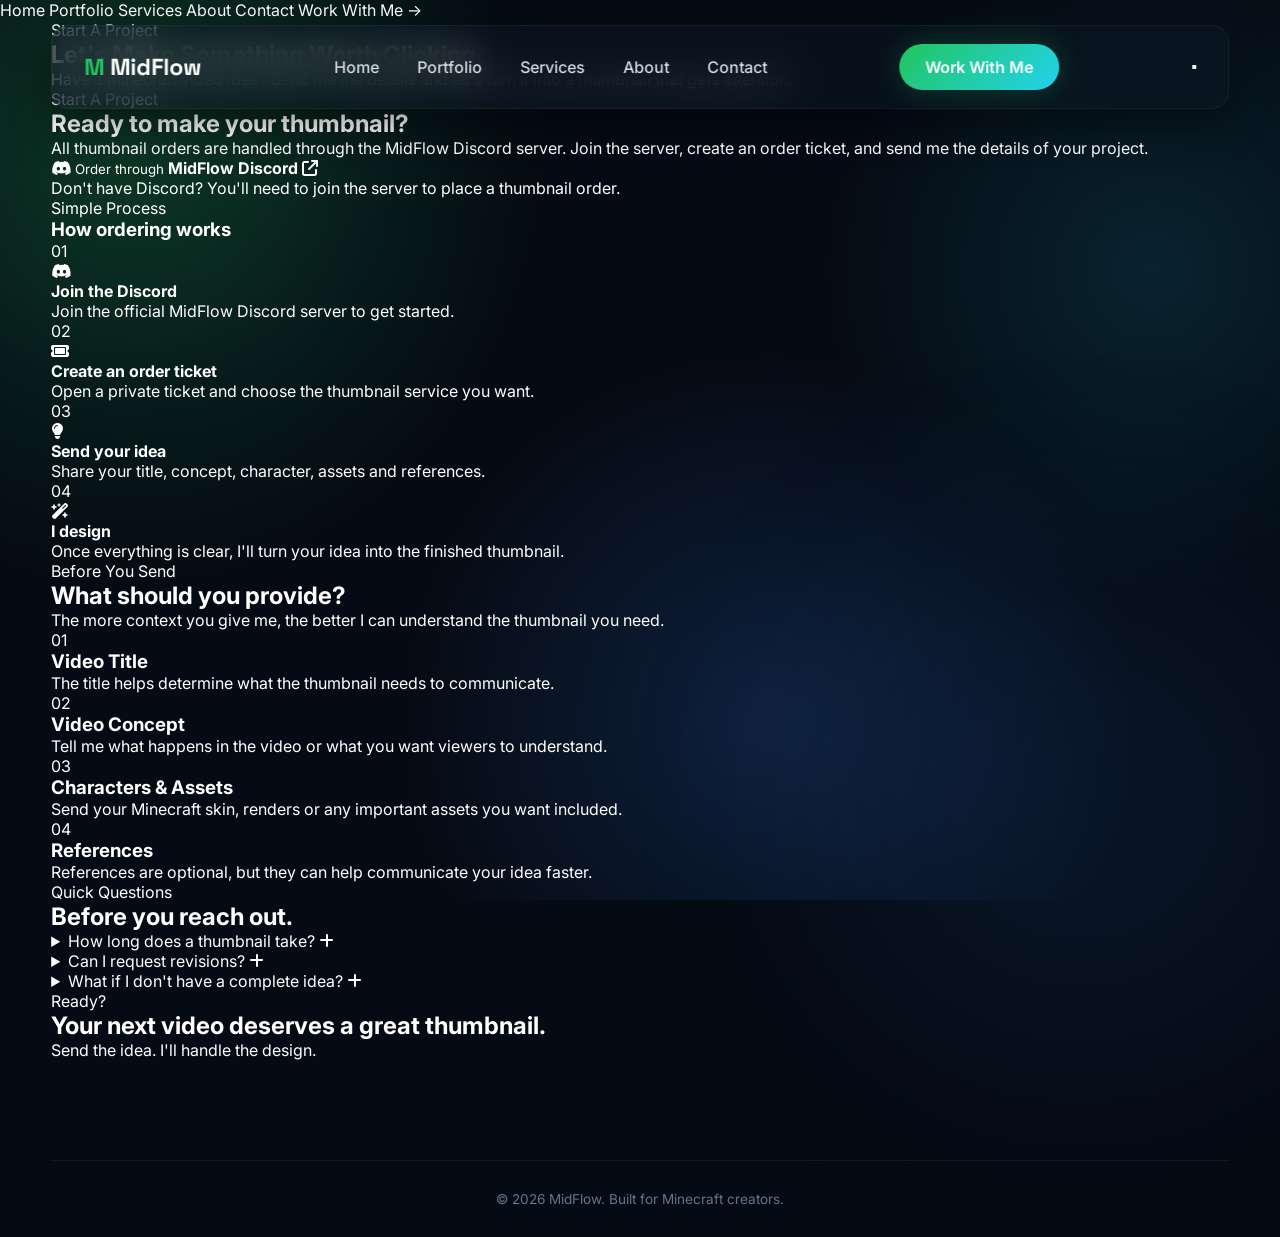
==== contact.html @ 69e62df8 "Add files via upload" ====
<!DOCTYPE html>
<html lang="en">

<head>

    <meta charset="UTF-8">

    <meta
        name="viewport"
        content="width=device-width, initial-scale=1.0"
    >

    <title>Contact | MidFlow</title>

    <meta
        name="description"
        content="Work with MidFlow on your next Minecraft thumbnail or creator project."
    >

    <!-- Fonts -->

    <link rel="preconnect" href="https://fonts.googleapis.com">

    <link
        rel="preconnect"
        href="https://fonts.gstatic.com"
        crossorigin
    >

    <link
        href="https://fonts.googleapis.com/css2?family=Space+Grotesk:wght@400;500;600;700&family=Inter:wght@300;400;500;600;700&display=swap"
        rel="stylesheet"
    >

    <!-- Icons -->

    <link
        rel="stylesheet"
        href="https://cdnjs.cloudflare.com/ajax/libs/font-awesome/6.7.2/css/all.min.css"
    >

    <!-- Main CSS -->

    <link rel="stylesheet" href="css/style.css">

    <link rel="stylesheet" href="css/animations.css">

    <link rel="stylesheet" href="css/responsive.css">

    <!-- Contact CSS -->

    <link rel="stylesheet" href="css/contact.css">

</head>


<body>


    <!-- =================================================
         BACKGROUND
    ================================================== -->

    <div class="gradient-bg"></div>

    <div class="noise"></div>

    <!-- =================================================
        NAVBAR
    ================================================== -->

    <nav>

        <!-- Logo -->

        <a
            href="index.html"
            class="logo"
        >

            <span>M</span> MidFlow

        </a>


        <!-- Desktop Navigation -->

        <ul class="desktop-nav">

            <li>
                <a href="index.html">
                    Home
                </a>
            </li>

            <li>
                <a href="portfolio.html">
                    Portfolio
                </a>
            </li>

            <li>
                <a href="services.html">
                    Services
                </a>
            </li>

            <li>
                <a href="about.html">
                    About
                </a>
            </li>

            <li>
                <a href="contact.html">
                    Contact
                </a>
            </li>

        </ul>


        <!-- Desktop CTA -->

        <a
            href="contact.html"
            class="hire-btn"
        >
            Work With Me
        </a>


        <!-- Mobile Menu Button -->

        <button
            class="mobile-menu-btn"
            id="mobileMenuBtn"
            aria-label="Open navigation"
            aria-expanded="false"
        >

            <span></span>
            <span></span>
            <span></span>

        </button>

    </nav>


    <!-- =================================================
        MOBILE NAVIGATION
    ================================================== -->

    <div
        class="mobile-nav"
        id="mobileNav"
    >

        <a href="index.html">
            Home
        </a>

        <a href="portfolio.html">
            Portfolio
        </a>

        <a href="services.html">
            Services
        </a>

        <a href="about.html">
            About
        </a>

        <a href="contact.html">
            Contact
        </a>


        <a
            href="contact.html"
            class="mobile-nav-cta"
        >

            Work With Me
            <span>→</span>

        </a>

    </div>

    <!-- =================================================
         MAIN
    ================================================== -->

    <main>


        <!-- =================================================
             CONTACT HERO
        ================================================== -->

        <section class="contact-hero">


            <span class="contact-badge">

                Start A Project

            </span>


            <h1>

                Let's Make Something
                <span>Worth Clicking.</span>

            </h1>


            <p>

                Have a Minecraft video idea?

                Send me the details and let's turn it
                into a thumbnail that gets attention.

            </p>


        </section>

        <!-- =================================================
            CONTACT / DISCORD ORDER AREA
        ================================================== -->

        <section class="contact-section">


            <!-- =============================================
                LEFT — INTRO
            ============================================== -->

            <div class="contact-info">


                <span class="contact-label">

                    Start A Project

                </span>


                <h2>

                    Ready to make your
                    <span>thumbnail?</span>

                </h2>


                <p>

                    All thumbnail orders are handled through
                    the MidFlow Discord server.

                    Join the server, create an order ticket,
                    and send me the details of your project.

                </p>


                <!-- Discord Button -->

                <a
                    href="https://discord.gg/b9q4CtMqQ7"
                    class="discord-button"
                    target="_blank"
                    rel="noopener"
                >

                    <span class="discord-button-icon">

                        <i class="fa-brands fa-discord"></i>

                    </span>


                    <span>

                        <small>
                            Order through
                        </small>

                        <strong>
                            MidFlow Discord
                        </strong>

                    </span>


                    <i
                        class="fa-solid fa-arrow-up-right-from-square"
                    ></i>

                </a>


                <p class="contact-note">

                    Don't have Discord?

                    You'll need to join the server to place
                    a thumbnail order.

                </p>


            </div>



            <!-- =============================================
                RIGHT — HOW ORDERING WORKS
            ============================================== -->

            <div class="order-process">


                <div class="order-header">

                    <span>
                        Simple Process
                    </span>

                    <h3>
                        How ordering works
                    </h3>

                </div>



                <!-- STEP 01 -->

                <div class="order-step">


                    <div class="order-step-number">
                        01
                    </div>


                    <div class="order-step-icon">

                        <i class="fa-brands fa-discord"></i>

                    </div>


                    <div class="order-step-content">

                        <h4>
                            Join the Discord
                        </h4>

                        <p>

                            Join the official MidFlow Discord
                            server to get started.

                        </p>

                    </div>


                </div>



                <!-- STEP 02 -->

                <div class="order-step">


                    <div class="order-step-number">
                        02
                    </div>


                    <div class="order-step-icon">

                        <i class="fa-solid fa-ticket"></i>

                    </div>


                    <div class="order-step-content">

                        <h4>
                            Create an order ticket
                        </h4>

                        <p>

                            Open a private ticket and choose
                            the thumbnail service you want.

                        </p>

                    </div>


                </div>



                <!-- STEP 03 -->

                <div class="order-step">


                    <div class="order-step-number">
                        03
                    </div>


                    <div class="order-step-icon">

                        <i class="fa-solid fa-lightbulb"></i>

                    </div>


                    <div class="order-step-content">

                        <h4>
                            Send your idea
                        </h4>

                        <p>

                            Share your title, concept, character,
                            assets and references.

                        </p>

                    </div>


                </div>



                <!-- STEP 04 -->

                <div class="order-step">


                    <div class="order-step-number">
                        04
                    </div>


                    <div class="order-step-icon">

                        <i class="fa-solid fa-wand-magic-sparkles"></i>

                    </div>


                    <div class="order-step-content">

                        <h4>
                            I design
                        </h4>

                        <p>

                            Once everything is clear, I'll turn
                            your idea into the finished thumbnail.

                        </p>

                    </div>


                </div>



            </div>


        </section>

        <!-- =================================================
             WHAT TO SEND
        ================================================== -->

        <section class="contact-requirements">


            <div class="section-heading">


                <span>
                    Before You Send
                </span>


                <h2>

                    What should you
                    <span>provide?</span>

                </h2>


                <p>

                    The more context you give me, the better
                    I can understand the thumbnail you need.

                </p>


            </div>



            <div class="requirements-grid">


                <div class="contact-requirement">

                    <span>01</span>

                    <h3>
                        Video Title
                    </h3>

                    <p>
                        The title helps determine what the
                        thumbnail needs to communicate.
                    </p>

                </div>



                <div class="contact-requirement">

                    <span>02</span>

                    <h3>
                        Video Concept
                    </h3>

                    <p>
                        Tell me what happens in the video or
                        what you want viewers to understand.
                    </p>

                </div>



                <div class="contact-requirement">

                    <span>03</span>

                    <h3>
                        Characters & Assets
                    </h3>

                    <p>
                        Send your Minecraft skin, renders or
                        any important assets you want included.
                    </p>

                </div>



                <div class="contact-requirement">

                    <span>04</span>

                    <h3>
                        References
                    </h3>

                    <p>
                        References are optional, but they can
                        help communicate your idea faster.
                    </p>

                </div>


            </div>

        </section>



        <!-- =================================================
             SMALL FAQ
        ================================================== -->

        <section class="contact-faq">


            <div class="section-heading">


                <span>
                    Quick Questions
                </span>


                <h2>

                    Before you
                    <span>reach out.</span>

                </h2>


            </div>



            <div class="faq-list">


                <details>

                    <summary>

                        How long does a thumbnail take?

                        <i class="fa-solid fa-plus"></i>

                    </summary>


                    <p>

                        Delivery time depends on the complexity
                        of the thumbnail. I'll give you an
                        estimated timeframe when we discuss
                        your project.

                    </p>

                </details>



                <details>

                    <summary>

                        Can I request revisions?

                        <i class="fa-solid fa-plus"></i>

                    </summary>


                    <p>

                        Yes. Each package includes a different
                        number of revisions so we can refine
                        the thumbnail together.

                    </p>

                </details>



                <details>

                    <summary>

                        What if I don't have a complete idea?

                        <i class="fa-solid fa-plus"></i>

                    </summary>


                    <p>

                        That's completely fine.

                        Tell me what you have and we can
                        develop the direction from there.

                    </p>

                </details>


            </div>


        </section>



        <!-- =================================================
             FINAL CTA
        ================================================== -->

        <section class="contact-cta">


            <span>
                Ready?
            </span>


            <h2>

                Your next video deserves
                a <span>great thumbnail.</span>

            </h2>


            <p>

                Send the idea. I'll handle the design.

            </p>


        </section>


    </main>



    <!-- =================================================
         FOOTER
    ================================================== -->

    <footer>

        © 2026 MidFlow.
        Built for Minecraft creators.

    </footer>



    <!-- =================================================
         JAVASCRIPT
    ================================================== -->

    <script src="js/script.js"></script>


</body>

</html>
---- css/style.css ----
/* =====================================================
   MidFlow Portfolio
   style.css
   Part 1
===================================================== */

/* ---------- Google Fonts ---------- */

@import url('https://fonts.googleapis.com/css2?family=Inter:wght@300;400;500;600;700&family=Space+Grotesk:wght@400;500;700&display=swap');

/* ---------- Reset ---------- */

*{
    margin:0;
    padding:0;
    box-sizing:border-box;
}

html{
    scroll-behavior:smooth;
}

body{

    font-family:'Inter',sans-serif;
    background:#050B14;
    color:white;
    overflow-x:hidden;
    position:relative;

}

/* ---------- Variables ---------- */

:root{

    --bg:#050B14;

    --card:#0C1623;

    --card2:#121F2F;

    --green:#22C55E;

    --teal:#14B8A6;

    --blue:#3B82F6;

    --cyan:#22D3EE;

    --text:#ffffff;

    --gray:#94A3B8;

    --radius:22px;

    --shadow:
    0px 15px 40px rgba(0,0,0,.45);

}

/* ---------- Selection ---------- */

::selection{

    background:var(--green);
    color:white;

}

/* ---------- Scrollbar ---------- */

::-webkit-scrollbar{

    width:10px;

}

::-webkit-scrollbar-track{

    background:#08111d;

}

::-webkit-scrollbar-thumb{

    background:linear-gradient(

    var(--green),

    var(--cyan)

    );

    border-radius:50px;

}

/* ---------- Links ---------- */

a{

    color:white;
    text-decoration:none;

}

img{

    max-width:100%;
    display:block;

}

/* =====================================================
   Animated Background
===================================================== */

.gradient-bg{

    position:fixed;

    inset:0;

    z-index:-2;

    background:

    radial-gradient(circle at 10% 20%,

    rgba(34,197,94,.15),

    transparent 30%),

    radial-gradient(circle at 90% 30%,

    rgba(34,211,238,.12),

    transparent 25%),

    radial-gradient(circle at 60% 80%,

    rgba(59,130,246,.18),

    transparent 35%),

    #050B14;

}

/* Floating blobs */

.gradient-bg::before{

    content:"";

    position:absolute;

    width:600px;

    height:600px;

    background:

    radial-gradient(

    var(--green),

    transparent 70%

    );

    filter:blur(120px);

    opacity:.18;

    top:-180px;

    left:-150px;

    animation:blobOne 14s ease-in-out infinite;

}

.gradient-bg::after{

    content:"";

    position:absolute;

    width:700px;

    height:700px;

    background:

    radial-gradient(

    var(--blue),

    transparent 70%

    );

    filter:blur(120px);

    opacity:.14;

    bottom:-250px;

    right:-150px;

    animation:blobTwo 18s ease-in-out infinite;

}

/* Noise */

.noise{

    position:fixed;

    inset:0;

    z-index:-1;

    opacity:.025;

    pointer-events:none;

    background-image:
    url("https://www.transparenttextures.com/patterns/asfalt-dark.png");

}

/* =====================================================
   Navbar
===================================================== */

nav{

    position:fixed;

    top:25px;

    left:50%;

    transform:translateX(-50%);

    width:min(1200px,92%);

    padding:18px 32px;

    display:flex;

    align-items:center;

    justify-content:space-between;

    background:rgba(12,22,35,.55);

    backdrop-filter:blur(18px);

    border:1px solid rgba(255,255,255,.05);

    border-radius:18px;

    z-index:999;

    box-shadow:var(--shadow);

}

.logo{

    font-size:1.45rem;

    font-weight:700;

    font-family:"Space Grotesk";

}

.logo span{

    color:var(--green);

}

nav ul{

    display:flex;

    gap:38px;

    list-style:none;

}

nav ul li a{

    color:#d7dce4;

    transition:.35s;

    font-weight:500;

}

nav ul li a:hover{

    color:var(--green);

}

.hire-btn{

    padding:13px 26px;

    border-radius:999px;

    background:linear-gradient(
    135deg,
    var(--green),
    var(--cyan)
    );

    color:white;

    font-weight:600;

    transition:.35s;

    box-shadow:

    0 0 30px rgba(34,197,94,.25);

}

.hire-btn:hover{

    transform:translateY(-3px);

    box-shadow:

    0 0 45px rgba(34,197,94,.45);

}

/* =====================================================
Hero Section
===================================================== */

.hero{

    width:min(1200px,92%);

    margin:auto;

    min-height:100vh;

    display:grid;

    grid-template-columns:1fr 1fr;

    gap:60px;

    align-items:center;

    padding-top:120px;

}

.hero-left{

    animation:fadeUp 1s ease;

}

.badge{

    display:inline-block;

    background:rgba(34,197,94,.12);

    color:var(--green);

    padding:10px 18px;

    border-radius:50px;

    font-size:.92rem;

    margin-bottom:24px;

    border:1px solid rgba(34,197,94,.2);

}

.hero h1{

    font-size:4.3rem;

    line-height:1.08;

    font-family:"Space Grotesk";

    margin-bottom:26px;

}

.hero h1 span {
    background: linear-gradient(
        90deg,
        var(--green),
        var(--cyan),
        var(--blue)
    );

    background-clip: text;
    -webkit-background-clip: text;

    color: transparent;
    -webkit-text-fill-color: transparent;
}

.hero p{

    color:var(--gray);

    font-size:1.15rem;

    line-height:1.8;

    max-width:620px;

    margin-bottom:36px;

}

.hero-buttons{

    display:flex;

    gap:20px;

}
/* =====================================================
   MidFlow Portfolio
   style.css
   Part 2
   Continue directly after Part 1
===================================================== */


/* =====================================================
   Hero Buttons
===================================================== */

.primary,
.secondary{

    display:inline-flex;

    align-items:center;

    justify-content:center;

    min-height:52px;

    padding:0 28px;

    border-radius:14px;

    font-weight:600;

    transition:
        transform .3s ease,
        box-shadow .3s ease,
        background .3s ease;

}

.primary{

    background:
        linear-gradient(
            135deg,
            var(--green),
            var(--teal)
        );

    box-shadow:
        0 10px 35px rgba(34,197,94,.18);

}

.primary:hover{

    transform:translateY(-4px);

    box-shadow:
        0 15px 45px rgba(34,197,94,.35);

}

.secondary{

    border:1px solid rgba(255,255,255,.10);

    background:
        rgba(255,255,255,.035);

    color:#e2e8f0;

    backdrop-filter:blur(12px);

}

.secondary:hover{

    transform:translateY(-4px);

    border-color:
        rgba(34,211,238,.35);

    background:
        rgba(34,211,238,.06);

}


/* =====================================================
   Hero Thumbnail Showcase
===================================================== */

.hero-right{

    position:relative;

    height:580px;

    display:flex;

    align-items:center;

    justify-content:center;

    perspective:1200px;

}


/* Main thumbnail */

.thumb{

    position:absolute;

    width:390px;

    aspect-ratio:16 / 9;

    overflow:hidden;

    border-radius:18px;

    border:
        1px solid rgba(255,255,255,.12);

    background:#0a111b;

    box-shadow:

        0 35px 80px rgba(0,0,0,.55),

        0 0 60px rgba(34,197,94,.06);

    transition:
        transform .5s cubic-bezier(.2,.8,.2,1),
        box-shadow .5s ease;

}

.thumb img{

    width:100%;

    height:100%;

    object-fit:cover;

}


/* Main card */

.thumb.big{

    width:470px;

    z-index:4;

    transform:
        rotate(-3deg)
        translateY(-10px);

    animation:
        floatingThumb 6s ease-in-out infinite;

}

.thumb.big:hover{

    transform:
        rotate(0deg)
        translateY(-15px)
        scale(1.025);

    box-shadow:

        0 45px 100px rgba(0,0,0,.65),

        0 0 70px rgba(34,197,94,.14);

}


/* Secondary cards */

.hero-right .thumb:nth-child(2){

    z-index:3;

    transform:
        rotate(7deg)
        translate(95px,-105px);

    opacity:.85;

}

.hero-right .thumb:nth-child(3){

    z-index:2;

    transform:
        rotate(-9deg)
        translate(-105px,120px);

    opacity:.72;

}

.hero-right .thumb:nth-child(4){

    z-index:1;

    transform:
        rotate(12deg)
        translate(125px,155px);

    opacity:.45;

}


/* Hover the whole showcase */

.hero-right:hover .thumb:nth-child(2){

    transform:
        rotate(8deg)
        translate(125px,-125px);

}

.hero-right:hover .thumb:nth-child(3){

    transform:
        rotate(-10deg)
        translate(-130px,135px);

}

.hero-right:hover .thumb:nth-child(4){

    transform:
        rotate(14deg)
        translate(155px,175px);

}


/* =====================================================
   Section Base
===================================================== */

section{

    width:min(1200px,92%);

    margin-left:auto;

    margin-right:auto;

}

.stats,
.before-after,
.services,
.cta{

    margin-top:140px;

}


/* =====================================================
   Statistics
===================================================== */

.stats{

    display:grid;

    grid-template-columns:
        repeat(4,1fr);

    gap:18px;

}

.stat{

    position:relative;

    padding:32px 25px;

    text-align:center;

    border-radius:20px;

    background:
        linear-gradient(
            145deg,
            rgba(255,255,255,.055),
            rgba(255,255,255,.018)
        );

    border:
        1px solid rgba(255,255,255,.07);

    backdrop-filter:blur(15px);

    overflow:hidden;

    transition:
        transform .35s ease,
        border-color .35s ease;

}

.stat::before{

    content:"";

    position:absolute;

    width:120px;

    height:120px;

    top:-70px;

    left:50%;

    transform:translateX(-50%);

    background:
        var(--green);

    filter:blur(70px);

    opacity:.12;

}

.stat:hover{

    transform:translateY(-8px);

    border-color:
        rgba(34,197,94,.25);

}

.stat h2{

    position:relative;

    font-family:"Space Grotesk";

    font-size:2.2rem;

    margin-bottom:8px;

    background:
        linear-gradient(
            90deg,
            #fff,
            #a7f3d0
        );

    background-clip: text;
    -webkit-background-clip: text;

    color: transparent;
    -webkit-text-fill-color: transparent;

}

.stat p{

    color:var(--gray);

    font-size:.9rem;

}


/* =====================================================
   Section Headings
===================================================== */

.before-after > h2,
.services > h2{

    font-family:"Space Grotesk";

    font-size:3rem;

    text-align:center;

    margin-bottom:12px;

}

.before-after > p{

    text-align:center;

    color:var(--gray);

    margin-bottom:45px;

}


/* =====================================================
   Before / After
===================================================== */

.comparison{

    position:relative;

    width:100%;

    max-width:900px;

    aspect-ratio:16 / 9;

    margin:auto;

    overflow:hidden;

    border-radius:24px;

    border:
        1px solid rgba(255,255,255,.1);

    background:#09121d;

    box-shadow:

        0 35px 80px rgba(0,0,0,.45);

}


/*
   The first image is the "Before" image.
   The second image sits above it.
*/

.comparison img{

    position:absolute;

    inset:0;

    width:100%;

    height:100%;

    object-fit:cover;

}

.comparison img:first-child{

    filter:
        brightness(.75)
        saturate(.75);

}

.comparison img:last-child{

    clip-path:
        inset(0 50% 0 0);

}


/* Divider */

.comparison::after{

    content:"";

    position:absolute;

    top:0;

    bottom:0;

    left:50%;

    width:3px;

    transform:translateX(-50%);

    background:white;

    box-shadow:
        0 0 20px rgba(255,255,255,.7);

    pointer-events:none;

}


/* Handle */

.comparison::before{

    content:"↔";

    position:absolute;

    z-index:5;

    top:50%;

    left:50%;

    transform:
        translate(-50%,-50%);

    width:48px;

    height:48px;

    display:flex;

    align-items:center;

    justify-content:center;

    border-radius:50%;

    background:
        rgba(5,11,20,.8);

    border:
        1px solid rgba(255,255,255,.2);

    backdrop-filter:blur(10px);

    font-size:18px;

    box-shadow:
        0 10px 30px rgba(0,0,0,.4);

}


/* =====================================================
   Services
===================================================== */

.services{

    padding-bottom:20px;

}

.services > h2{

    margin-bottom:45px;

}

.cards{

    display:grid;

    grid-template-columns:
        repeat(4,1fr);

    gap:18px;

}

.card{

    position:relative;

    min-height:220px;

    padding:30px;

    display:flex;

    flex-direction:column;

    justify-content:flex-end;

    border-radius:22px;

    overflow:hidden;

    background:

        linear-gradient(
            145deg,
            rgba(255,255,255,.055),
            rgba(255,255,255,.018)
        );

    border:
        1px solid rgba(255,255,255,.07);

    backdrop-filter:blur(15px);

    transition:
        transform .4s ease,
        border-color .4s ease,
        box-shadow .4s ease;

}

.card::before{

    content:"";

    position:absolute;

    width:160px;

    height:160px;

    top:-80px;

    right:-60px;

    background:
        radial-gradient(
            circle,
            rgba(34,197,94,.35),
            transparent 70%
        );

    filter:blur(25px);

    transition:.5s ease;

}

.card::after{

    content:"";

    position:absolute;

    inset:0;

    background:
        linear-gradient(
            135deg,
            rgba(34,197,94,.06),
            transparent 55%
        );

    opacity:0;

    transition:.4s ease;

}

.card:hover{

    transform:
        translateY(-10px);

    border-color:
        rgba(34,197,94,.28);

    box-shadow:

        0 25px 60px rgba(0,0,0,.35),

        0 0 40px rgba(34,197,94,.06);

}

.card:hover::before{

    transform:
        scale(1.5);

    opacity:.8;

}

.card:hover::after{

    opacity:1;

}

.card i{

    position:absolute;

    top:30px;

    left:30px;

    z-index:2;

    width:48px;

    height:48px;

    display:flex;

    align-items:center;

    justify-content:center;

    border-radius:14px;

    color:var(--green);

    background:
        rgba(34,197,94,.10);

    border:
        1px solid rgba(34,197,94,.14);

    font-size:20px;

    transition:.4s ease;

}

.card:hover i{

    color:white;

    background:
        linear-gradient(
            135deg,
            var(--green),
            var(--teal)
        );

    transform:
        rotate(-5deg)
        scale(1.05);

}

.card h3{

    position:relative;

    z-index:2;

    font-family:"Space Grotesk";

    font-size:1.25rem;

    margin-top:auto;

}


/* =====================================================
   CTA
===================================================== */

.cta{

    position:relative;

    padding:
        100px 50px;

    text-align:center;

    overflow:hidden;

    border-radius:30px;

    border:
        1px solid rgba(255,255,255,.08);

    background:

        radial-gradient(
            circle at 50% 120%,
            rgba(34,197,94,.18),
            transparent 55%
        ),

        linear-gradient(
            145deg,
            rgba(255,255,255,.055),
            rgba(255,255,255,.018)
        );

}

.cta::before{

    content:"";

    position:absolute;

    width:400px;

    height:400px;

    top:-250px;

    left:50%;

    transform:translateX(-50%);

    background:
        radial-gradient(
            circle,
            rgba(34,211,238,.16),
            transparent 70%
        );

    filter:blur(60px);

}

.cta h2{

    position:relative;

    z-index:2;

    max-width:750px;

    margin:auto;

    font-family:"Space Grotesk";

    font-size:3.2rem;

    line-height:1.15;

    margin-bottom:35px;

}

.cta > a{

    position:relative;

    z-index:2;

    display:inline-flex;

    align-items:center;

    justify-content:center;

    padding:15px 30px;

    border-radius:14px;

    font-weight:600;

    background:
        linear-gradient(
            135deg,
            var(--green),
            var(--cyan)
        );

    box-shadow:
        0 15px 40px rgba(34,197,94,.2);

    transition:.35s ease;

}

.cta > a:hover{

    transform:
        translateY(-5px);

    box-shadow:
        0 20px 55px rgba(34,197,94,.35);

}


/* =====================================================
   Footer
===================================================== */

footer{

    width:min(1200px,92%);

    margin:
        100px auto 30px;

    padding-top:30px;

    text-align:center;

    color:#64748b;

    font-size:.85rem;

    border-top:
        1px solid rgba(255,255,255,.06);

}


/* =====================================================
   Animations
===================================================== */

@keyframes floatingThumb{

    0%,
    100%{

        transform:
            rotate(-3deg)
            translateY(-10px);

    }

    50%{

        transform:
            rotate(-2deg)
            translateY(-22px);

    }

}

@keyframes fadeUp{

    from{

        opacity:0;

        transform:
            translateY(35px);

    }

    to{

        opacity:1;

        transform:
            translateY(0);

    }

}

@keyframes blobOne{

    0%,
    100%{

        transform:
            translate(0,0)
            scale(1);

    }

    50%{

        transform:
            translate(120px,80px)
            scale(1.15);

    }

}

@keyframes blobTwo{

    0%,
    100%{

        transform:
            translate(0,0)
            scale(1);

    }

    50%{

        transform:
            translate(-100px,-80px)
            scale(1.1);

    }

}
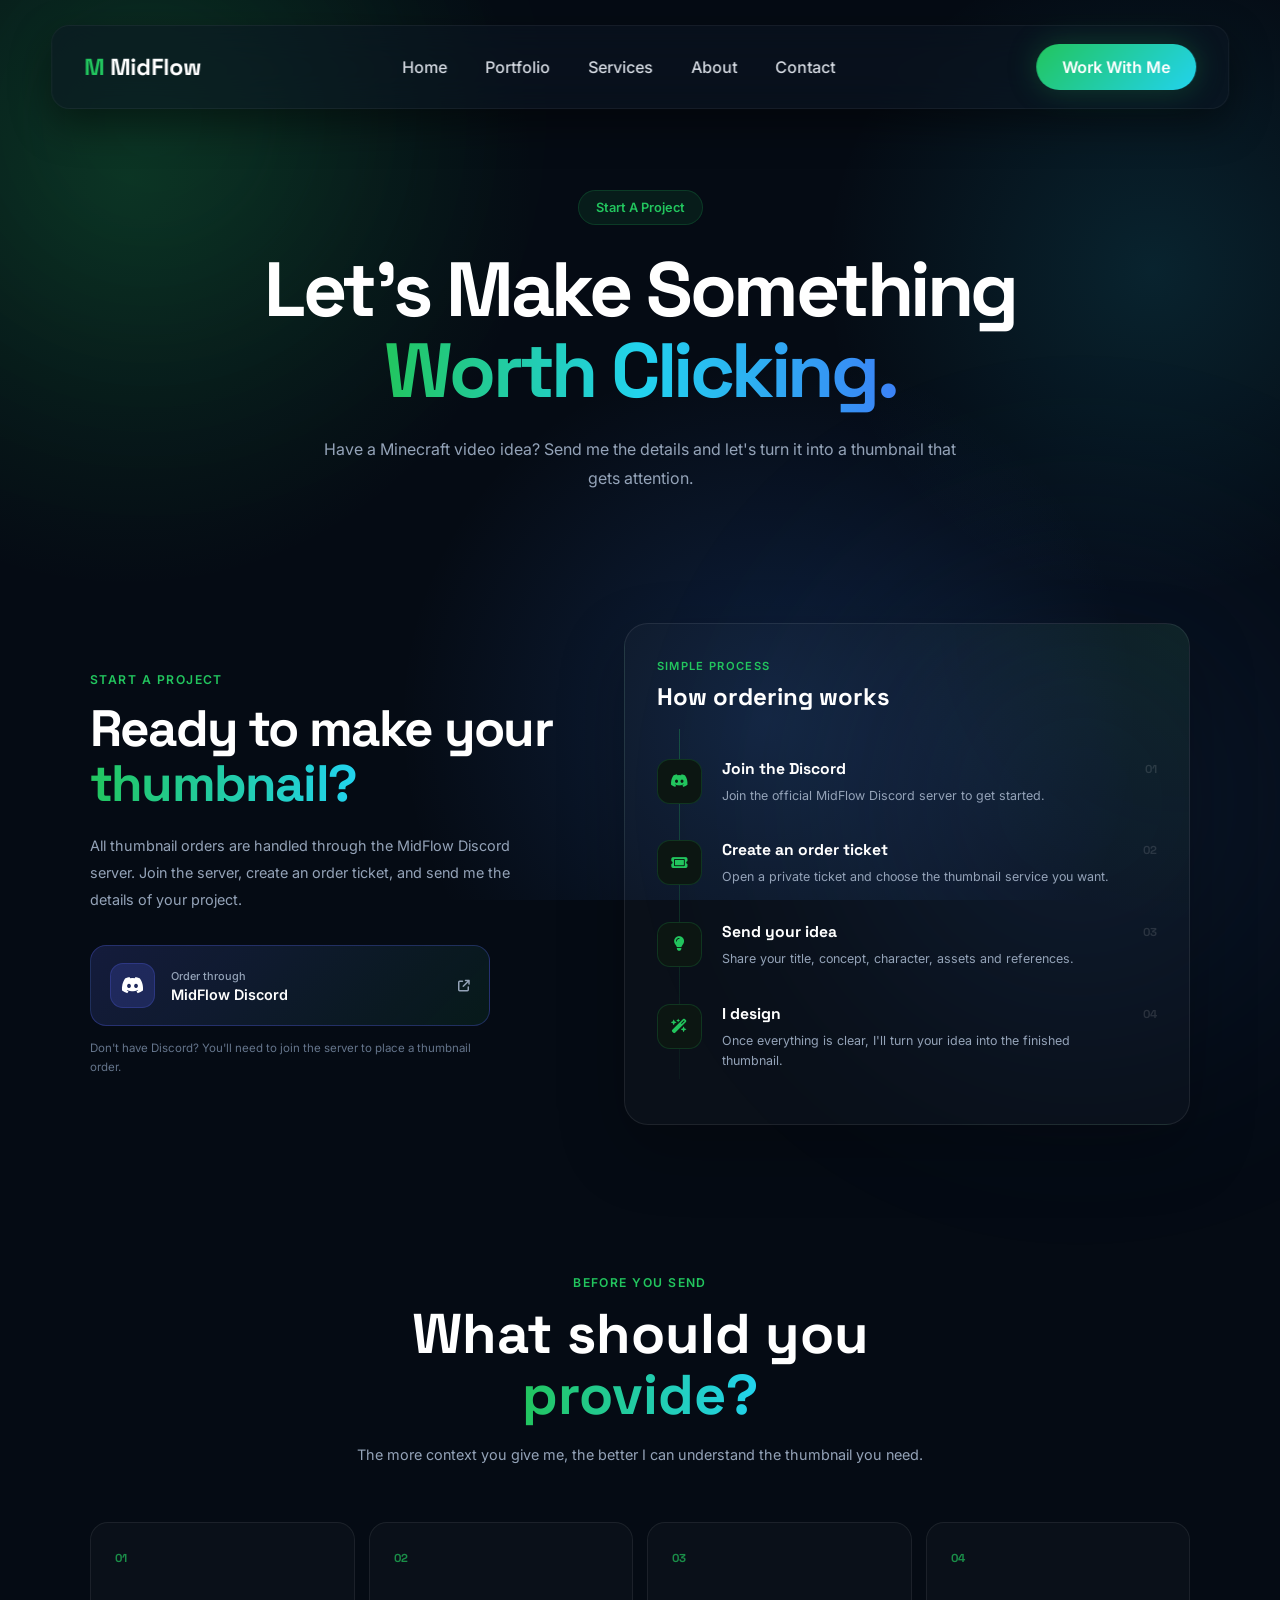
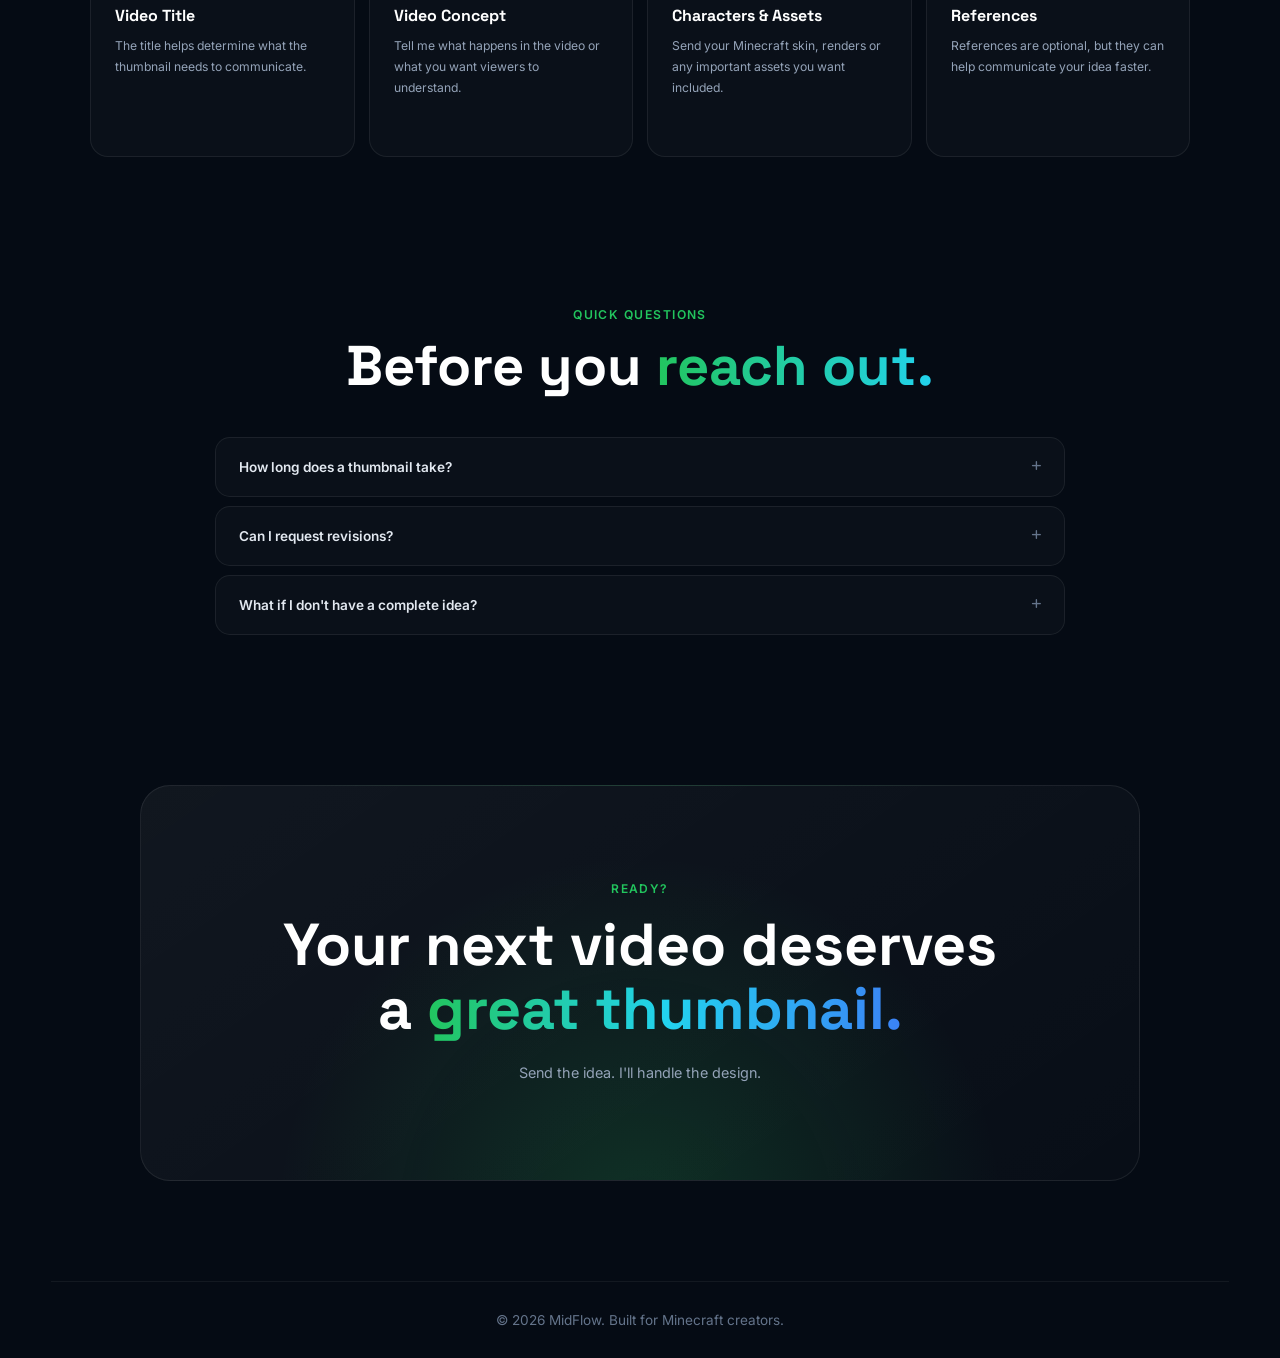
==== commit b2c2fc6b: "Update contact.html" ====
--- a/contact.html
+++ b/contact.html
@@ -274,7 +274,7 @@
                 <!-- Discord Button -->
 
                 <a
-                    href="https://discord.gg/b9q4CtMqQ7"
+                    href="https://discord.gg/3h8SPDf4DM"
                     class="discord-button"
                     target="_blank"
                     rel="noopener"
@@ -769,4 +769,4 @@
 
 </body>
 
-</html>+</html>
--- a/css/style.css
+++ b/css/style.css
@@ -907,22 +907,24 @@
     object-fit:cover;
 
 }
-
 .comparison img:first-child{
 
-    filter:
-        brightness(.75)
-        saturate(.75);
-
-}
-
-.comparison img:last-child{
+    /* Before image stays on the left */
 
     clip-path:
         inset(0 50% 0 0);
 
 }
 
+
+.comparison img:last-child{
+
+    /* After image stays on the right */
+
+    clip-path:
+        inset(0 0 0 50%);
+
+}
 
 /* Divider */
 
--- a/css/animations.css
+++ b/css/animations.css
@@ -0,0 +1,537 @@
+/* =====================================================
+   MidFlow Portfolio
+   animations.css
+===================================================== */
+
+
+/* =====================================================
+   Page Load
+===================================================== */
+
+body{
+
+    animation:
+        pageLoad .8s ease both;
+
+}
+
+@keyframes pageLoad{
+
+    from{
+
+        opacity:0;
+
+    }
+
+    to{
+
+        opacity:1;
+
+    }
+
+}
+
+
+/* =====================================================
+   Navbar Entrance
+===================================================== */
+
+nav{
+
+    animation:
+        navEnter .8s cubic-bezier(.2,.8,.2,1) both;
+
+    animation-delay:.1s;
+
+}
+
+@keyframes navEnter{
+
+    from{
+
+        opacity:0;
+
+        transform:
+            translate(-50%,-25px);
+
+    }
+
+    to{
+
+        opacity:1;
+
+        transform:
+            translate(-50%,0);
+
+    }
+
+}
+
+
+/* =====================================================
+   Hero Badge
+===================================================== */
+
+.badge{
+
+    animation:
+        fadeUpSmall .8s ease both;
+
+    animation-delay:.25s;
+
+}
+
+@keyframes fadeUpSmall{
+
+    from{
+
+        opacity:0;
+
+        transform:
+            translateY(15px);
+
+    }
+
+    to{
+
+        opacity:1;
+
+        transform:
+            translateY(0);
+
+    }
+
+}
+
+
+/* =====================================================
+   Hero Heading
+===================================================== */
+
+.hero h1{
+
+    animation:
+        heroHeading 1s
+        cubic-bezier(.2,.8,.2,1)
+        both;
+
+    animation-delay:.35s;
+
+}
+
+@keyframes heroHeading{
+
+    from{
+
+        opacity:0;
+
+        transform:
+            translateY(30px);
+
+        filter:
+            blur(8px);
+
+    }
+
+    to{
+
+        opacity:1;
+
+        transform:
+            translateY(0);
+
+        filter:
+            blur(0);
+
+    }
+
+}
+
+
+/* =====================================================
+   Hero Paragraph
+===================================================== */
+
+.hero p{
+
+    animation:
+        fadeUpSmall .9s ease both;
+
+    animation-delay:.55s;
+
+}
+
+
+/* =====================================================
+   Hero Buttons
+===================================================== */
+
+.hero-buttons{
+
+    animation:
+        fadeUpSmall .9s ease both;
+
+    animation-delay:.7s;
+
+}
+
+
+/* =====================================================
+   Hero Thumbnail Showcase
+===================================================== */
+
+.hero-right{
+
+    animation:
+        heroShowcase 1.2s
+        cubic-bezier(.2,.8,.2,1)
+        both;
+
+    animation-delay:.4s;
+
+}
+
+@keyframes heroShowcase{
+
+    from{
+
+        opacity:0;
+
+        transform:
+            translateX(50px)
+            scale(.94);
+
+    }
+
+    to{
+
+        opacity:1;
+
+        transform:
+            translateX(0)
+            scale(1);
+
+    }
+
+}
+
+
+/* =====================================================
+   Thumbnail Hover Shine
+===================================================== */
+
+.thumb{
+
+    isolation:isolate;
+
+}
+
+.thumb::after{
+
+    content:"";
+
+    position:absolute;
+
+    inset:0;
+
+    z-index:5;
+
+    pointer-events:none;
+
+    background:
+        linear-gradient(
+            115deg,
+            transparent 30%,
+            rgba(255,255,255,.12) 48%,
+            transparent 65%
+        );
+
+    transform:
+        translateX(-120%);
+
+    transition:
+        transform .7s ease;
+
+}
+
+.thumb:hover::after{
+
+    transform:
+        translateX(120%);
+
+}
+
+
+/* =====================================================
+   Buttons Shine
+===================================================== */
+
+.primary,
+.hire-btn,
+.cta > a{
+
+    position:relative;
+
+    overflow:hidden;
+
+}
+
+.primary::before,
+.hire-btn::before,
+.cta > a::before{
+
+    content:"";
+
+    position:absolute;
+
+    top:0;
+
+    left:-120%;
+
+    width:70%;
+
+    height:100%;
+
+    background:
+        linear-gradient(
+            90deg,
+            transparent,
+            rgba(255,255,255,.22),
+            transparent
+        );
+
+    transform:
+        skewX(-20deg);
+
+    transition:
+        left .7s ease;
+
+}
+
+.primary:hover::before,
+.hire-btn:hover::before,
+.cta > a:hover::before{
+
+    left:140%;
+
+}
+
+
+/* =====================================================
+   Stats Reveal
+===================================================== */
+
+.stat{
+
+    animation:
+        statReveal .8s
+        cubic-bezier(.2,.8,.2,1)
+        both;
+
+}
+
+.stat:nth-child(1){
+
+    animation-delay:.1s;
+
+}
+
+.stat:nth-child(2){
+
+    animation-delay:.2s;
+
+}
+
+.stat:nth-child(3){
+
+    animation-delay:.3s;
+
+}
+
+.stat:nth-child(4){
+
+    animation-delay:.4s;
+
+}
+
+@keyframes statReveal{
+
+    from{
+
+        opacity:0;
+
+        transform:
+            translateY(30px);
+
+    }
+
+    to{
+
+        opacity:1;
+
+        transform:
+            translateY(0);
+
+    }
+
+}
+
+
+/* =====================================================
+   Service Cards
+===================================================== */
+
+.card{
+
+    animation:
+        cardReveal .8s
+        cubic-bezier(.2,.8,.2,1)
+        both;
+
+}
+
+.card:nth-child(1){
+
+    animation-delay:.1s;
+
+}
+
+.card:nth-child(2){
+
+    animation-delay:.2s;
+
+}
+
+.card:nth-child(3){
+
+    animation-delay:.3s;
+
+}
+
+.card:nth-child(4){
+
+    animation-delay:.4s;
+
+}
+
+@keyframes cardReveal{
+
+    from{
+
+        opacity:0;
+
+        transform:
+            translateY(35px)
+            scale(.97);
+
+    }
+
+    to{
+
+        opacity:1;
+
+        transform:
+            translateY(0)
+            scale(1);
+
+    }
+
+}
+
+
+/* =====================================================
+   Before / After
+===================================================== */
+
+.comparison{
+
+    animation:
+        comparisonReveal 1s
+        cubic-bezier(.2,.8,.2,1)
+        both;
+
+}
+
+@keyframes comparisonReveal{
+
+    from{
+
+        opacity:0;
+
+        transform:
+            translateY(40px)
+            scale(.97);
+
+    }
+
+    to{
+
+        opacity:1;
+
+        transform:
+            translateY(0)
+            scale(1);
+
+    }
+
+}
+
+
+/* =====================================================
+   CTA
+===================================================== */
+
+.cta{
+
+    animation:
+        ctaReveal 1s
+        cubic-bezier(.2,.8,.2,1)
+        both;
+
+}
+
+@keyframes ctaReveal{
+
+    from{
+
+        opacity:0;
+
+        transform:
+            translateY(40px);
+
+    }
+
+    to{
+
+        opacity:1;
+
+        transform:
+            translateY(0);
+
+    }
+
+}
+
+
+/* =====================================================
+   Reduced Motion
+   Accessibility
+===================================================== */
+
+@media (prefers-reduced-motion:reduce){
+
+    *,
+    *::before,
+    *::after{
+
+        animation-duration:.01ms !important;
+
+        animation-iteration-count:1 !important;
+
+        transition-duration:.01ms !important;
+
+        scroll-behavior:auto !important;
+
+    }
+
+}
--- a/css/responsive.css
+++ b/css/responsive.css
@@ -0,0 +1,844 @@
+/* =====================================================
+   MidFlow Portfolio
+   responsive.css
+===================================================== */
+
+
+/* =====================================================
+   Large Tablets / Small Laptops
+===================================================== */
+
+@media (max-width: 1100px){
+
+    /* ---------- Navbar ---------- */
+
+    nav{
+        width:94%;
+        padding:16px 24px;
+    }
+
+    nav ul{
+        gap:24px;
+    }
+
+
+    /* ---------- Hero ---------- */
+
+    .hero{
+        gap:30px;
+    }
+
+    .hero h1{
+        font-size:3.5rem;
+    }
+
+    .hero p{
+        font-size:1rem;
+    }
+
+
+    /* ---------- Hero Thumbnails ---------- */
+
+    .hero-right{
+        height:500px;
+    }
+
+    .thumb{
+        width:330px;
+    }
+
+    .thumb.big{
+        width:400px;
+    }
+
+
+    /* ---------- Services ---------- */
+
+    .cards{
+        grid-template-columns:
+            repeat(2,1fr);
+    }
+
+}
+
+
+/* =====================================================
+   Tablets
+===================================================== */
+
+@media (max-width: 850px){
+
+    /* ---------- Navbar ---------- */
+
+    nav{
+        top:15px;
+    }
+
+    nav ul{
+        display:none;
+    }
+
+    .hire-btn{
+        padding:11px 20px;
+        font-size:.9rem;
+    }
+
+
+    /* ---------- Hero ---------- */
+
+    .hero{
+
+        grid-template-columns:1fr;
+
+        text-align:center;
+
+        padding-top:150px;
+
+        min-height:auto;
+
+    }
+
+    .hero-left{
+
+        display:flex;
+
+        flex-direction:column;
+
+        align-items:center;
+
+    }
+
+    .hero h1{
+
+        max-width:700px;
+
+        font-size:4rem;
+
+    }
+
+    .hero p{
+
+        max-width:650px;
+
+    }
+
+
+    /* ---------- Thumbnail Showcase ---------- */
+
+    .hero-right{
+
+        height:500px;
+
+        margin-top:20px;
+
+    }
+
+
+    /* ---------- Stats ---------- */
+
+    .stats{
+
+        grid-template-columns:
+            repeat(2,1fr);
+
+    }
+
+
+    /* ---------- CTA ---------- */
+
+    .cta h2{
+
+        font-size:2.7rem;
+
+    }
+
+}
+
+
+/* =====================================================
+   Mobile
+===================================================== */
+
+@media (max-width: 600px){
+
+    /* ---------- General ---------- */
+
+    section{
+
+        width:90%;
+
+    }
+
+
+    /* ---------- Navbar ---------- */
+
+    nav{
+
+        width:92%;
+
+        padding:
+            13px 16px;
+
+        border-radius:15px;
+
+    }
+
+    .logo{
+
+        font-size:1.2rem;
+
+    }
+
+    .hire-btn{
+
+        padding:
+            9px 16px;
+
+        font-size:.8rem;
+
+        border-radius:10px;
+
+    }
+
+
+    /* ---------- Hero ---------- */
+
+    .hero{
+
+        padding-top:125px;
+
+    }
+
+    .badge{
+
+        font-size:.75rem;
+
+        padding:
+            8px 13px;
+
+        margin-bottom:20px;
+
+    }
+
+    .hero h1{
+
+        font-size:2.65rem;
+
+        line-height:1.12;
+
+        margin-bottom:20px;
+
+    }
+
+    .hero p{
+
+        font-size:.92rem;
+
+        line-height:1.7;
+
+        margin-bottom:28px;
+
+    }
+
+
+    /* ---------- Buttons ---------- */
+
+    .hero-buttons{
+
+        width:100%;
+
+        justify-content:center;
+
+        gap:10px;
+
+    }
+
+    .primary,
+    .secondary{
+
+        min-height:48px;
+
+        padding:
+            0 20px;
+
+        font-size:.88rem;
+
+    }
+
+
+    /* ---------- Thumbnail Showcase ---------- */
+
+    .hero-right{
+
+        height:330px;
+
+        margin-top:25px;
+
+    }
+
+    .thumb{
+
+        width:230px;
+
+        border-radius:13px;
+
+    }
+
+    .thumb.big{
+
+        width:285px;
+
+    }
+
+    .hero-right .thumb:nth-child(2){
+
+        transform:
+            rotate(7deg)
+            translate(55px,-60px);
+
+    }
+
+    .hero-right .thumb:nth-child(3){
+
+        transform:
+            rotate(-8deg)
+            translate(-60px,70px);
+
+    }
+
+    .hero-right .thumb:nth-child(4){
+
+        transform:
+            rotate(11deg)
+            translate(75px,85px);
+
+    }
+
+    .hero-right:hover .thumb:nth-child(2){
+
+        transform:
+            rotate(8deg)
+            translate(75px,-75px);
+
+    }
+
+    .hero-right:hover .thumb:nth-child(3){
+
+        transform:
+            rotate(-9deg)
+            translate(-75px,85px);
+
+    }
+
+    .hero-right:hover .thumb:nth-child(4){
+
+        transform:
+            rotate(13deg)
+            translate(90px,100px);
+
+    }
+
+
+    /* ---------- Stats ---------- */
+
+    .stats{
+
+        grid-template-columns:
+            repeat(2,1fr);
+
+        gap:12px;
+
+        margin-top:90px;
+
+    }
+
+    .stat{
+
+        padding:
+            24px 15px;
+
+        border-radius:16px;
+
+    }
+
+    .stat h2{
+
+        font-size:1.7rem;
+
+    }
+
+    .stat p{
+
+        font-size:.78rem;
+
+    }
+
+
+    /* ---------- Sections ---------- */
+
+    .before-after,
+    .services,
+    .cta{
+
+        margin-top:100px;
+
+    }
+
+    .before-after > h2,
+    .services > h2{
+
+        font-size:2.2rem;
+
+    }
+
+    .before-after > p{
+
+        font-size:.9rem;
+
+        margin-bottom:28px;
+
+    }
+
+
+    /* ---------- Before / After ---------- */
+
+    .comparison{
+
+        border-radius:16px;
+
+    }
+
+    .comparison::before{
+
+        width:40px;
+
+        height:40px;
+
+        font-size:15px;
+
+    }
+
+    .comparison::after{
+
+        width:2px;
+
+    }
+
+
+    /* ---------- Services ---------- */
+
+    .cards{
+
+        grid-template-columns:1fr;
+
+        gap:12px;
+
+    }
+
+    .card{
+
+        min-height:180px;
+
+        padding:25px;
+
+        border-radius:18px;
+
+    }
+
+    .card i{
+
+        top:25px;
+
+        left:25px;
+
+        width:44px;
+
+        height:44px;
+
+        font-size:18px;
+
+    }
+
+    .card h3{
+
+        font-size:1.1rem;
+
+    }
+
+
+    /* ---------- CTA ---------- */
+
+    .cta{
+
+        padding:
+            70px 22px;
+
+        border-radius:22px;
+
+    }
+
+    .cta h2{
+
+        font-size:2.15rem;
+
+        line-height:1.2;
+
+        margin-bottom:28px;
+
+    }
+
+    .cta > a{
+
+        padding:
+            13px 22px;
+
+        font-size:.9rem;
+
+    }
+
+
+    /* ---------- Footer ---------- */
+
+    footer{
+
+        margin-top:75px;
+
+        margin-bottom:25px;
+
+    }
+
+}
+
+
+/* =====================================================
+   Very Small Phones
+===================================================== */
+
+@media (max-width: 380px){
+
+    .hero h1{
+
+        font-size:2.35rem;
+
+    }
+
+    .hero-buttons{
+
+        flex-direction:column;
+
+        width:100%;
+
+    }
+
+    .primary,
+    .secondary{
+
+        width:100%;
+
+    }
+
+    .hero-right{
+
+        height:290px;
+
+    }
+
+    .thumb{
+
+        width:200px;
+
+    }
+
+    .thumb.big{
+
+        width:250px;
+
+    }
+
+    .stats{
+
+        grid-template-columns:1fr;
+
+    }
+
+    .cta h2{
+
+        font-size:1.9rem;
+
+    }
+
+}
+/* =====================================================
+   MOBILE NAVIGATION
+===================================================== */
+
+
+/* Mobile button hidden on desktop */
+
+.mobile-menu-btn{
+
+    display:none;
+
+}
+
+
+/* Mobile menu hidden by default */
+
+.mobile-nav{
+
+    display:none;
+
+}
+
+
+/* =====================================================
+   MOBILE
+===================================================== */
+
+@media (max-width:750px){
+
+    /* Hide desktop navigation */
+
+    .desktop-nav{
+
+        display:none !important;
+
+    }
+
+
+    /* Hide desktop CTA */
+
+    nav .hire-btn{
+
+        display:none;
+
+    }
+
+
+    /* Mobile menu button */
+
+    .mobile-menu-btn{
+
+        display:flex;
+
+        width:42px;
+
+        height:42px;
+
+        padding:0;
+
+        margin-left:auto;
+
+        align-items:center;
+
+        justify-content:center;
+
+        flex-direction:column;
+
+        gap:5px;
+
+        border:1px solid
+            rgba(255,255,255,.08);
+
+        border-radius:11px;
+
+        background:
+            rgba(255,255,255,.035);
+
+        cursor:pointer;
+
+    }
+
+
+    .mobile-menu-btn span{
+
+        width:17px;
+
+        height:1.5px;
+
+        border-radius:10px;
+
+        background:#e2e8f0;
+
+        transition:
+            transform .3s ease,
+            opacity .3s ease;
+
+    }
+
+
+    /* ---------------------------------------------
+       Open Button Animation
+    --------------------------------------------- */
+
+    .mobile-menu-btn.active span:nth-child(1){
+
+        transform:
+            translateY(6.5px)
+            rotate(45deg);
+
+    }
+
+
+    .mobile-menu-btn.active span:nth-child(2){
+
+        opacity:0;
+
+    }
+
+
+    .mobile-menu-btn.active span:nth-child(3){
+
+        transform:
+            translateY(-6.5px)
+            rotate(-45deg);
+
+    }
+
+
+    /* ---------------------------------------------
+       Mobile Navigation
+    --------------------------------------------- */
+
+    .mobile-nav{
+
+        position:fixed;
+
+        z-index:999;
+
+        top:78px;
+
+        left:5%;
+
+        width:90%;
+
+        display:flex;
+
+        flex-direction:column;
+
+        gap:5px;
+
+        padding:10px;
+
+        border:
+            1px solid
+            rgba(255,255,255,.08);
+
+        border-radius:18px;
+
+        background:
+            rgba(8,12,10,.94);
+
+        backdrop-filter:
+            blur(20px);
+
+        -webkit-backdrop-filter:
+            blur(20px);
+
+        box-shadow:
+            0 25px 60px
+            rgba(0,0,0,.4);
+
+        opacity:0;
+
+        visibility:hidden;
+
+        transform:
+            translateY(-10px);
+
+        pointer-events:none;
+
+        transition:
+            opacity .25s ease,
+            visibility .25s ease,
+            transform .25s ease;
+
+    }
+
+
+    .mobile-nav.open{
+
+        opacity:1;
+
+        visibility:visible;
+
+        transform:
+            translateY(0);
+
+        pointer-events:auto;
+
+    }
+
+
+    /* Links */
+
+    .mobile-nav > a{
+
+        display:flex;
+
+        align-items:center;
+
+        justify-content:space-between;
+
+        padding:
+            14px 15px;
+
+        border-radius:11px;
+
+        color:#94a3b8;
+
+        font-size:.85rem;
+
+        font-weight:500;
+
+        transition:
+            color .25s ease,
+            background .25s ease;
+
+    }
+
+
+    .mobile-nav > a:hover{
+
+        color:#fff;
+
+        background:
+            rgba(255,255,255,.04);
+
+    }
+
+
+    /* CTA */
+
+    .mobile-nav .mobile-nav-cta{
+
+        margin-top:5px;
+
+        color:#06110b;
+
+        background:
+            linear-gradient(
+                90deg,
+                var(--green),
+                var(--cyan)
+            );
+
+        font-weight:700;
+
+    }
+
+
+    .mobile-nav .mobile-nav-cta:hover{
+
+        color:#06110b;
+
+        background:
+            linear-gradient(
+                90deg,
+                var(--green),
+                var(--cyan)
+            );
+
+    }
+
+}
--- a/css/contact.css
+++ b/css/contact.css
@@ -0,0 +1,1603 @@
+/* =====================================================
+   MidFlow Contact
+   contact.css
+   Part 1 — Main Design
+===================================================== */
+
+
+/* =====================================================
+   CONTACT HERO
+===================================================== */
+
+.contact-hero{
+
+    width:min(900px,92%);
+
+    margin:0 auto;
+
+    padding-top:190px;
+
+    padding-bottom:90px;
+
+    text-align:center;
+
+}
+
+
+.contact-badge{
+
+    display:inline-flex;
+
+    align-items:center;
+
+    padding:9px 17px;
+
+    margin-bottom:24px;
+
+    border-radius:50px;
+
+    color:var(--green);
+
+    background:
+        rgba(34,197,94,.09);
+
+    border:
+        1px solid
+        rgba(34,197,94,.18);
+
+    font-size:.8rem;
+
+    font-weight:600;
+
+}
+
+
+.contact-hero h1{
+
+    font-family:"Space Grotesk";
+
+    font-size:
+        clamp(3rem,6vw,5rem);
+
+    line-height:1.05;
+
+    letter-spacing:-.045em;
+
+    margin-bottom:25px;
+
+}
+
+
+.contact-hero h1 span{
+
+    background:
+        linear-gradient(
+            90deg,
+            var(--green),
+            var(--cyan),
+            var(--blue)
+        );
+
+    background-clip:text;
+
+    -webkit-background-clip:text;
+
+    color:transparent;
+
+    -webkit-text-fill-color:transparent;
+
+}
+
+
+.contact-hero p{
+
+    max-width:650px;
+
+    margin:auto;
+
+    color:var(--gray);
+
+    font-size:1rem;
+
+    line-height:1.8;
+
+}
+
+
+/* =====================================================
+   CONTACT SECTION
+===================================================== */
+
+.contact-section{
+
+    width:min(1100px,92%);
+
+    margin:
+        40px auto 0;
+
+    display:grid;
+
+    grid-template-columns:
+        .9fr 1.1fr;
+
+    gap:70px;
+
+    align-items:center;
+
+}
+
+
+/* =====================================================
+   CONTACT INFO
+===================================================== */
+
+.contact-info{
+
+    max-width:480px;
+
+}
+
+
+.contact-label{
+
+    display:block;
+
+    margin-bottom:14px;
+
+    color:var(--green);
+
+    font-size:.76rem;
+
+    font-weight:600;
+
+    text-transform:uppercase;
+
+    letter-spacing:.12em;
+
+}
+
+
+.contact-info h2{
+
+    font-family:"Space Grotesk";
+
+    font-size:
+        clamp(2.4rem,4vw,3.5rem);
+
+    line-height:1.08;
+
+    letter-spacing:-.035em;
+
+    margin-bottom:22px;
+
+}
+
+
+.contact-info h2 span{
+
+    background:
+        linear-gradient(
+            90deg,
+            var(--green),
+            var(--cyan)
+        );
+
+    background-clip:text;
+
+    -webkit-background-clip:text;
+
+    color:transparent;
+
+    -webkit-text-fill-color:transparent;
+
+}
+
+
+.contact-info > p{
+
+    color:var(--gray);
+
+    font-size:.9rem;
+
+    line-height:1.85;
+
+}
+
+
+/* =====================================================
+   DISCORD BUTTON
+===================================================== */
+
+.discord-button{
+
+    position:relative;
+
+    display:flex;
+
+    align-items:center;
+
+    gap:16px;
+
+    width:100%;
+
+    max-width:400px;
+
+    margin-top:32px;
+
+    padding:
+        17px 19px;
+
+    border-radius:16px;
+
+    color:#fff;
+
+    background:
+
+        linear-gradient(
+            135deg,
+            rgba(88,101,242,.18),
+            rgba(34,197,94,.08)
+        );
+
+    border:
+        1px solid
+        rgba(88,101,242,.3);
+
+    overflow:hidden;
+
+    transition:
+        transform .35s ease,
+        border-color .35s ease,
+        box-shadow .35s ease;
+
+}
+
+
+.discord-button::before{
+
+    content:"";
+
+    position:absolute;
+
+    inset:0;
+
+    background:
+        linear-gradient(
+            100deg,
+            transparent,
+            rgba(255,255,255,.06),
+            transparent
+        );
+
+    transform:
+        translateX(-100%);
+
+    transition:
+        transform .6s ease;
+
+}
+
+
+.discord-button:hover{
+
+    transform:
+        translateY(-4px);
+
+    border-color:
+        rgba(88,101,242,.5);
+
+    box-shadow:
+        0 18px 45px
+        rgba(88,101,242,.12);
+
+}
+
+
+.discord-button:hover::before{
+
+    transform:
+        translateX(100%);
+
+}
+
+
+.discord-button-icon{
+
+    position:relative;
+
+    z-index:2;
+
+    width:45px;
+
+    height:45px;
+
+    display:flex;
+
+    align-items:center;
+
+    justify-content:center;
+
+    flex-shrink:0;
+
+    border-radius:13px;
+
+    color:#fff;
+
+    background:
+        rgba(88,101,242,.2);
+
+    border:
+        1px solid
+        rgba(88,101,242,.25);
+
+    font-size:1.15rem;
+
+}
+
+
+.discord-button > span:nth-child(2){
+
+    position:relative;
+
+    z-index:2;
+
+    display:flex;
+
+    flex-direction:column;
+
+    gap:3px;
+
+}
+
+
+.discord-button small{
+
+    color:#94a3b8;
+
+    font-size:.68rem;
+
+    font-weight:500;
+
+}
+
+
+.discord-button strong{
+
+    font-size:.9rem;
+
+    font-weight:600;
+
+}
+
+
+.discord-button > i{
+
+    position:relative;
+
+    z-index:2;
+
+    margin-left:auto;
+
+    color:#94a3b8;
+
+    font-size:.75rem;
+
+    transition:
+        transform .3s ease,
+        color .3s ease;
+
+}
+
+
+.discord-button:hover > i{
+
+    color:#fff;
+
+    transform:
+        translate(2px,-2px);
+
+}
+
+
+.contact-note{
+
+    max-width:400px;
+
+    margin-top:13px;
+
+    color:#64748b !important;
+
+    font-size:.72rem !important;
+
+    line-height:1.6 !important;
+
+}
+
+
+/* =====================================================
+   ORDER PROCESS
+===================================================== */
+
+.order-process{
+
+    position:relative;
+
+    padding:
+        35px 32px;
+
+    border-radius:24px;
+
+    border:
+        1px solid
+        rgba(255,255,255,.08);
+
+    background:
+
+        radial-gradient(
+            circle at 100% 0%,
+            rgba(34,197,94,.08),
+            transparent 40%
+        ),
+
+        rgba(255,255,255,.025);
+
+    box-shadow:
+        0 25px 65px
+        rgba(0,0,0,.25);
+
+}
+
+
+/* Vertical line */
+
+.order-process::before{
+
+    content:"";
+
+    position:absolute;
+
+    left:54px;
+
+    top:105px;
+
+    bottom:45px;
+
+    width:1px;
+
+    background:
+        linear-gradient(
+            to bottom,
+            rgba(34,197,94,.3),
+            rgba(34,197,94,.05)
+        );
+
+}
+
+
+/* Header */
+
+.order-header{
+
+    margin-bottom:30px;
+
+}
+
+
+.order-header > span{
+
+    display:block;
+
+    margin-bottom:8px;
+
+    color:var(--green);
+
+    font-size:.7rem;
+
+    font-weight:600;
+
+    text-transform:uppercase;
+
+    letter-spacing:.12em;
+
+}
+
+
+.order-header h3{
+
+    font-family:"Space Grotesk";
+
+    font-size:1.5rem;
+
+}
+
+
+/* =====================================================
+   ORDER STEP
+===================================================== */
+
+.order-step{
+
+    position:relative;
+
+    display:grid;
+
+    grid-template-columns:
+        45px 1fr;
+
+    gap:20px;
+
+    padding:
+        17px 0;
+
+}
+
+
+.order-step-number{
+
+    position:absolute;
+
+    top:20px;
+
+    right:0;
+
+    color:
+        rgba(255,255,255,.12);
+
+    font-family:"Space Grotesk";
+
+    font-size:.72rem;
+
+    font-weight:700;
+
+}
+
+
+/* Icon */
+
+.order-step-icon{
+
+    position:relative;
+
+    z-index:2;
+
+    width:45px;
+
+    height:45px;
+
+    display:flex;
+
+    align-items:center;
+
+    justify-content:center;
+
+    border-radius:13px;
+
+    color:var(--green);
+
+    background:
+        #0c1612;
+
+    border:
+        1px solid
+        rgba(34,197,94,.18);
+
+    font-size:.9rem;
+
+}
+
+
+/* Content */
+
+.order-step-content{
+
+    padding-right:35px;
+
+}
+
+
+.order-step-content h4{
+
+    font-family:"Space Grotesk";
+
+    font-size:.98rem;
+
+    margin-bottom:7px;
+
+}
+
+
+.order-step-content p{
+
+    color:var(--gray);
+
+    font-size:.78rem;
+
+    line-height:1.65;
+
+}
+
+
+/* =====================================================
+   REQUIREMENTS
+===================================================== */
+
+.contact-requirements{
+
+    width:min(1100px,92%);
+
+    margin:
+        150px auto 0;
+
+}
+
+
+/* Section heading */
+
+.section-heading{
+
+    max-width:650px;
+
+    margin:
+        0 auto 55px;
+
+    text-align:center;
+
+}
+
+
+.section-heading > span{
+
+    display:block;
+
+    margin-bottom:13px;
+
+    color:var(--green);
+
+    font-size:.76rem;
+
+    font-weight:600;
+
+    text-transform:uppercase;
+
+    letter-spacing:.12em;
+
+}
+
+
+.section-heading h2{
+
+    font-family:"Space Grotesk";
+
+    font-size:
+        clamp(2.5rem,5vw,3.5rem);
+
+    line-height:1.1;
+
+    margin-bottom:17px;
+
+}
+
+
+.section-heading h2 span{
+
+    background:
+        linear-gradient(
+            90deg,
+            var(--green),
+            var(--cyan)
+        );
+
+    background-clip:text;
+
+    -webkit-background-clip:text;
+
+    color:transparent;
+
+    -webkit-text-fill-color:transparent;
+
+}
+
+
+.section-heading p{
+
+    color:var(--gray);
+
+    font-size:.9rem;
+
+    line-height:1.7;
+
+}
+
+
+/* =====================================================
+   REQUIREMENTS GRID
+===================================================== */
+
+.requirements-grid{
+
+    display:grid;
+
+    grid-template-columns:
+        repeat(4,1fr);
+
+    gap:14px;
+
+}
+
+
+.contact-requirement{
+
+    position:relative;
+
+    min-height:235px;
+
+    padding:
+        28px 24px;
+
+    border-radius:18px;
+
+    border:
+        1px solid
+        rgba(255,255,255,.07);
+
+    background:
+        rgba(255,255,255,.025);
+
+    transition:
+        transform .35s ease,
+        border-color .35s ease,
+        background .35s ease;
+
+}
+
+
+.contact-requirement:hover{
+
+    transform:
+        translateY(-6px);
+
+    border-color:
+        rgba(34,197,94,.2);
+
+    background:
+        rgba(34,197,94,.025);
+
+}
+
+
+.contact-requirement > span{
+
+    display:block;
+
+    margin-bottom:40px;
+
+    color:
+        rgba(34,197,94,.7);
+
+    font-family:"Space Grotesk";
+
+    font-size:.72rem;
+
+    font-weight:700;
+
+}
+
+
+.contact-requirement h3{
+
+    font-family:"Space Grotesk";
+
+    font-size:1rem;
+
+    margin-bottom:10px;
+
+}
+
+
+.contact-requirement p{
+
+    color:var(--gray);
+
+    font-size:.76rem;
+
+    line-height:1.7;
+
+}
+
+
+/* =====================================================
+   FAQ
+===================================================== */
+
+.contact-faq{
+
+    width:min(850px,92%);
+
+    margin:
+        150px auto 0;
+
+}
+
+
+.contact-faq .section-heading{
+
+    margin-bottom:40px;
+
+}
+
+
+.faq-list{
+
+    display:flex;
+
+    flex-direction:column;
+
+    gap:9px;
+
+}
+
+
+.faq-list details{
+
+    border:
+        1px solid
+        rgba(255,255,255,.07);
+
+    border-radius:15px;
+
+    background:
+        rgba(255,255,255,.025);
+
+    overflow:hidden;
+
+    transition:
+        border-color .3s ease,
+        background .3s ease;
+
+}
+
+
+.faq-list details[open]{
+
+    border-color:
+        rgba(34,197,94,.2);
+
+    background:
+        rgba(34,197,94,.025);
+
+}
+
+
+.faq-list summary{
+
+    display:flex;
+
+    align-items:center;
+
+    justify-content:space-between;
+
+    gap:20px;
+
+    padding:
+        21px 23px;
+
+    color:#e2e8f0;
+
+    font-size:.85rem;
+
+    font-weight:600;
+
+    cursor:pointer;
+
+    list-style:none;
+
+}
+
+
+.faq-list summary::-webkit-details-marker{
+
+    display:none;
+
+}
+
+
+.faq-list summary i{
+
+    color:#64748b;
+
+    font-size:.7rem;
+
+    transition:
+        transform .3s ease,
+        color .3s ease;
+
+}
+
+
+.faq-list details[open]
+summary i{
+
+    color:var(--green);
+
+    transform:
+        rotate(45deg);
+
+}
+
+
+.faq-list details p{
+
+    padding:
+        0 23px 21px;
+
+    color:var(--gray);
+
+    font-size:.79rem;
+
+    line-height:1.7;
+
+}
+
+
+/* =====================================================
+   FINAL CTA
+===================================================== */
+
+.contact-cta{
+
+    width:min(1000px,92%);
+
+    margin:
+        150px auto 0;
+
+    padding:
+        95px 30px;
+
+    text-align:center;
+
+    border-radius:30px;
+
+    border:
+        1px solid
+        rgba(255,255,255,.08);
+
+    background:
+
+        radial-gradient(
+            circle at 50% 110%,
+            rgba(34,197,94,.18),
+            transparent 55%
+        ),
+
+        linear-gradient(
+            145deg,
+            rgba(255,255,255,.05),
+            rgba(255,255,255,.015)
+        );
+
+}
+
+
+.contact-cta > span{
+
+    display:block;
+
+    margin-bottom:17px;
+
+    color:var(--green);
+
+    font-size:.75rem;
+
+    font-weight:600;
+
+    text-transform:uppercase;
+
+    letter-spacing:.12em;
+
+}
+
+
+.contact-cta h2{
+
+    max-width:750px;
+
+    margin:
+        0 auto 20px;
+
+    font-family:"Space Grotesk";
+
+    font-size:
+        clamp(2.5rem,5vw,3.7rem);
+
+    line-height:1.08;
+
+}
+
+
+.contact-cta h2 span{
+
+    background:
+        linear-gradient(
+            90deg,
+            var(--green),
+            var(--cyan),
+            var(--blue)
+        );
+
+    background-clip:text;
+
+    -webkit-background-clip:text;
+
+    color:transparent;
+
+    -webkit-text-fill-color:transparent;
+
+}
+
+
+.contact-cta p{
+
+    color:var(--gray);
+
+    font-size:.9rem;
+
+    line-height:1.7;
+
+}
+/* =====================================================
+   MidFlow Contact
+   contact.css
+   Part 2 — Responsive Design
+===================================================== */
+
+
+/* =====================================================
+   TABLET
+===================================================== */
+
+@media (max-width:1000px){
+
+    .contact-section{
+
+        grid-template-columns:
+            1fr;
+
+        gap:55px;
+
+        align-items:stretch;
+
+    }
+
+
+    .contact-info{
+
+        max-width:650px;
+
+        margin:auto;
+
+        text-align:center;
+
+    }
+
+
+    .discord-button{
+
+        margin-left:auto;
+
+        margin-right:auto;
+
+    }
+
+
+    .contact-note{
+
+        margin-left:auto;
+
+        margin-right:auto;
+
+    }
+
+
+    .requirements-grid{
+
+        grid-template-columns:
+            repeat(2,1fr);
+
+    }
+
+}
+
+
+/* =====================================================
+   SMALL TABLET
+===================================================== */
+
+@media (max-width:750px){
+
+    .contact-hero{
+
+        padding-top:155px;
+
+        padding-bottom:65px;
+
+    }
+
+
+    .contact-section{
+
+        width:90%;
+
+        margin-top:25px;
+
+        gap:45px;
+
+    }
+
+
+    .contact-requirements{
+
+        width:90%;
+
+        margin-top:110px;
+
+    }
+
+
+    .contact-faq{
+
+        width:90%;
+
+        margin-top:110px;
+
+    }
+
+
+    .contact-cta{
+
+        width:90%;
+
+        margin-top:110px;
+
+        padding:
+            75px 25px;
+
+    }
+
+
+    .order-process{
+
+        padding:
+            30px 25px;
+
+    }
+
+
+    .order-process::before{
+
+        left:47px;
+
+    }
+
+
+    .order-step{
+
+        grid-template-columns:
+            45px 1fr;
+
+    }
+
+}
+
+
+/* =====================================================
+   MOBILE
+===================================================== */
+
+@media (max-width:600px){
+
+    /* ---------------------------------------------
+       Hero
+    --------------------------------------------- */
+
+    .contact-hero{
+
+        width:90%;
+
+        padding-top:130px;
+
+        padding-bottom:50px;
+
+    }
+
+
+    .contact-badge{
+
+        padding:
+            8px 14px;
+
+        font-size:.7rem;
+
+    }
+
+
+    .contact-hero h1{
+
+        font-size:2.55rem;
+
+        letter-spacing:-.035em;
+
+    }
+
+
+    .contact-hero p{
+
+        font-size:.85rem;
+
+        line-height:1.7;
+
+    }
+
+
+    /* ---------------------------------------------
+       Contact Intro
+    --------------------------------------------- */
+
+    .contact-info h2{
+
+        font-size:2.35rem;
+
+    }
+
+
+    .contact-info > p{
+
+        font-size:.83rem;
+
+        line-height:1.75;
+
+    }
+
+
+    /* ---------------------------------------------
+       Discord Button
+    --------------------------------------------- */
+
+    .discord-button{
+
+        padding:
+            15px 16px;
+
+        border-radius:14px;
+
+    }
+
+
+    .discord-button-icon{
+
+        width:42px;
+
+        height:42px;
+
+        border-radius:11px;
+
+    }
+
+
+    .discord-button strong{
+
+        font-size:.84rem;
+
+    }
+
+
+    .contact-note{
+
+        font-size:.68rem !important;
+
+    }
+
+
+    /* ---------------------------------------------
+       Order Process
+    --------------------------------------------- */
+
+    .order-process{
+
+        padding:
+            27px 20px;
+
+        border-radius:20px;
+
+    }
+
+
+    .order-process::before{
+
+        left:42px;
+
+        top:95px;
+
+        bottom:35px;
+
+    }
+
+
+    .order-header{
+
+        margin-bottom:20px;
+
+    }
+
+
+    .order-header h3{
+
+        font-size:1.3rem;
+
+    }
+
+
+    .order-step{
+
+        grid-template-columns:
+            42px 1fr;
+
+        gap:16px;
+
+        padding:
+            15px 0;
+
+    }
+
+
+    .order-step-icon{
+
+        width:42px;
+
+        height:42px;
+
+        border-radius:12px;
+
+    }
+
+
+    .order-step-content{
+
+        padding-right:20px;
+
+    }
+
+
+    .order-step-content h4{
+
+        font-size:.9rem;
+
+    }
+
+
+    .order-step-content p{
+
+        font-size:.74rem;
+
+    }
+
+
+    .order-step-number{
+
+        top:17px;
+
+        font-size:.65rem;
+
+    }
+
+
+    /* ---------------------------------------------
+       Requirements
+    --------------------------------------------- */
+
+    .contact-requirements{
+
+        margin-top:90px;
+
+    }
+
+
+    .section-heading{
+
+        margin-bottom:35px;
+
+    }
+
+
+    .section-heading h2{
+
+        font-size:2.3rem;
+
+    }
+
+
+    .section-heading p{
+
+        font-size:.83rem;
+
+    }
+
+
+    .requirements-grid{
+
+        grid-template-columns:
+            1fr;
+
+        gap:10px;
+
+    }
+
+
+    .contact-requirement{
+
+        min-height:auto;
+
+        padding:
+            25px 22px;
+
+    }
+
+
+    .contact-requirement > span{
+
+        margin-bottom:25px;
+
+    }
+
+
+    .contact-requirement h3{
+
+        font-size:.98rem;
+
+    }
+
+
+    .contact-requirement p{
+
+        font-size:.75rem;
+
+    }
+
+
+    /* ---------------------------------------------
+       FAQ
+    --------------------------------------------- */
+
+    .contact-faq{
+
+        margin-top:90px;
+
+    }
+
+
+    .faq-list{
+
+        gap:7px;
+
+    }
+
+
+    .faq-list summary{
+
+        padding:
+            18px 18px;
+
+        font-size:.78rem;
+
+    }
+
+
+    .faq-list details p{
+
+        padding:
+            0 18px 18px;
+
+        font-size:.74rem;
+
+    }
+
+
+    /* ---------------------------------------------
+       CTA
+    --------------------------------------------- */
+
+    .contact-cta{
+
+        margin-top:90px;
+
+        padding:
+            65px 20px;
+
+        border-radius:22px;
+
+    }
+
+
+    .contact-cta h2{
+
+        font-size:2.15rem;
+
+    }
+
+
+    .contact-cta p{
+
+        font-size:.82rem;
+
+    }
+
+}
+
+
+/* =====================================================
+   VERY SMALL PHONES
+===================================================== */
+
+@media (max-width:380px){
+
+    .contact-hero h1{
+
+        font-size:2.3rem;
+
+    }
+
+
+    .contact-info h2{
+
+        font-size:2.1rem;
+
+    }
+
+
+    .order-process{
+
+        padding:
+            24px 17px;
+
+    }
+
+
+    .order-step-content{
+
+        padding-right:10px;
+
+    }
+
+
+    .section-heading h2{
+
+        font-size:2.05rem;
+
+    }
+
+
+    .contact-cta h2{
+
+        font-size:1.9rem;
+
+    }
+
+}
+
+
+/* =====================================================
+   REDUCED MOTION
+===================================================== */
+
+@media (prefers-reduced-motion:reduce){
+
+    .discord-button,
+    .discord-button::before,
+    .discord-button > i,
+    .contact-requirement,
+    .faq-list summary i{
+
+        transition:none;
+
+    }
+
+}
